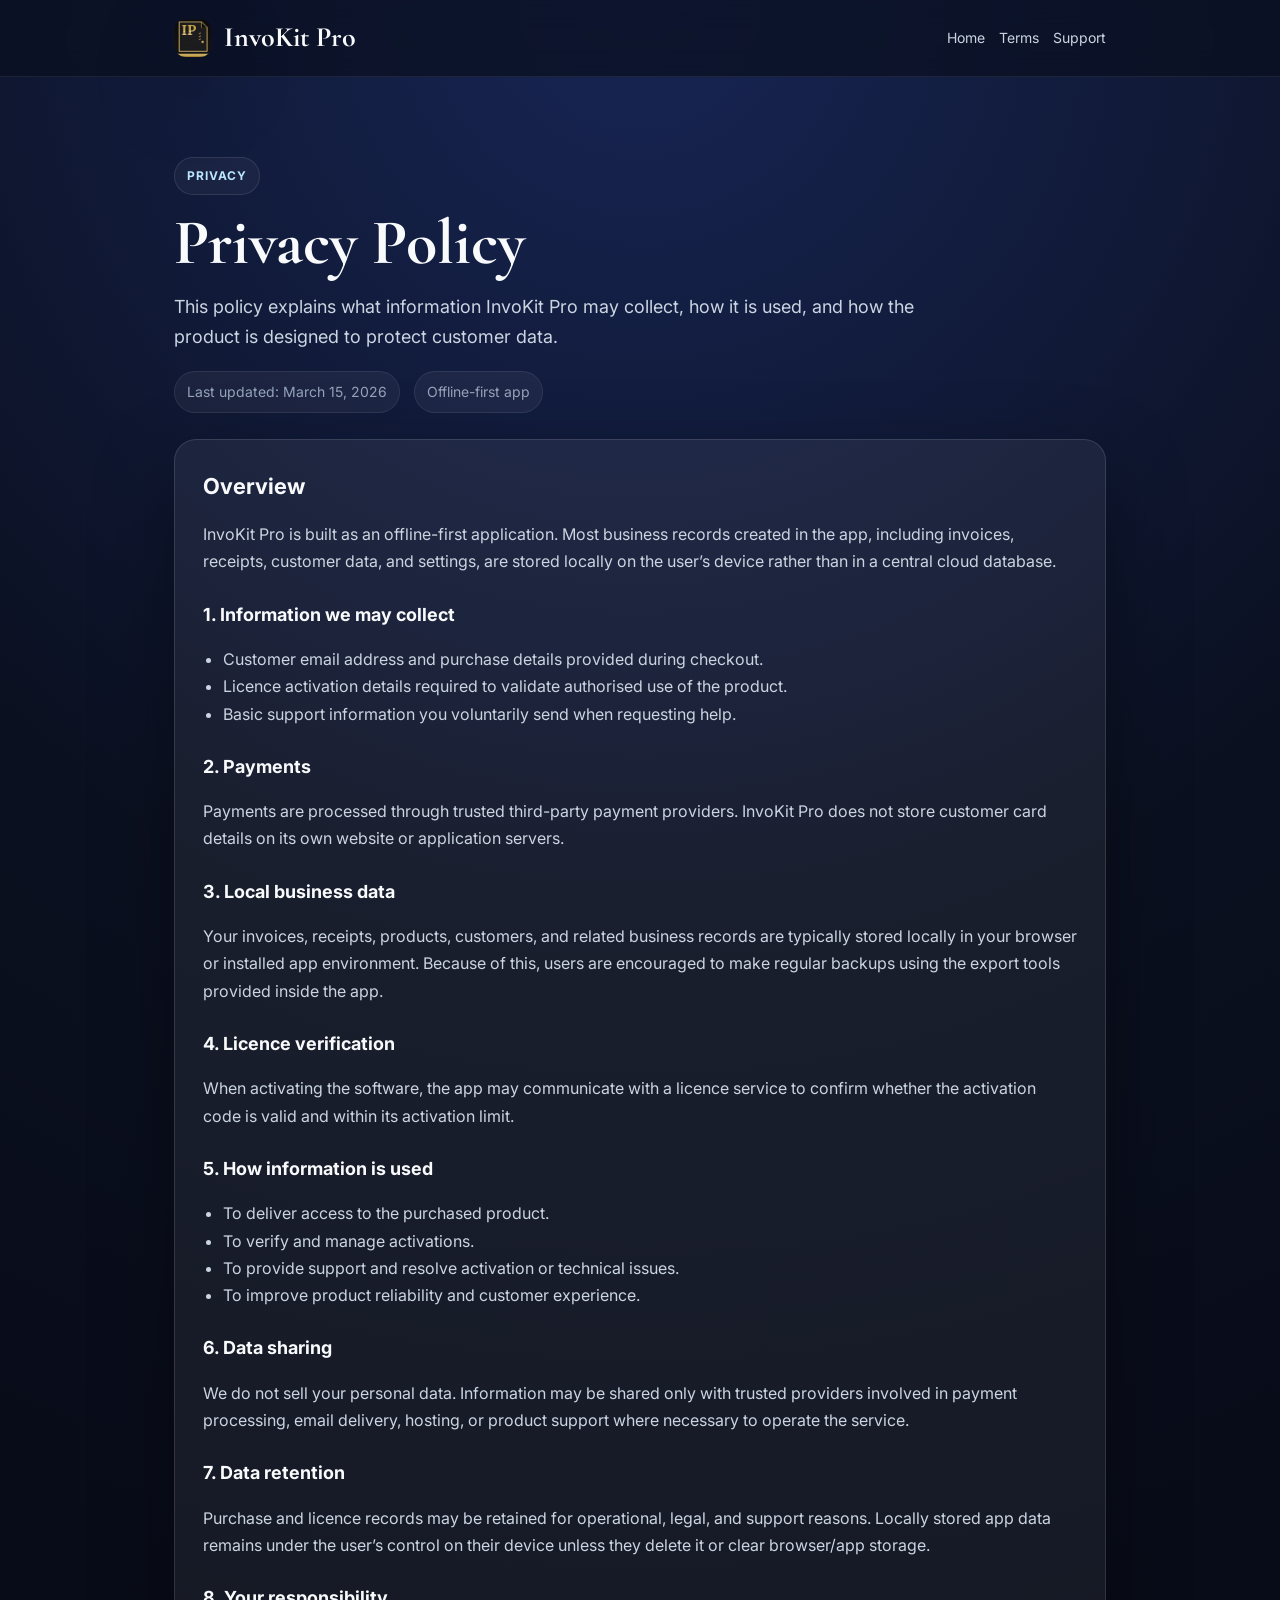
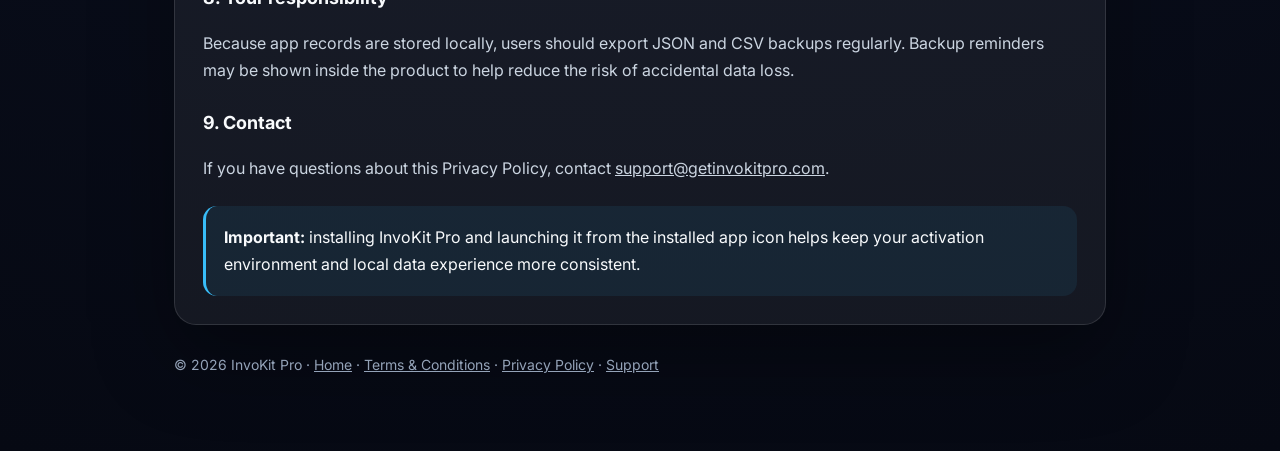
==== privacy.html @ 1d4ef555 "Add files via upload" ====
<!DOCTYPE html>
<html lang="en">
<head>
  <meta charset="UTF-8" />
  <meta name="viewport" content="width=device-width, initial-scale=1.0" />
  <title>Privacy Policy • InvoKit Pro</title>
  <meta name="description" content="Privacy Policy for InvoKit Pro." />
  <link rel="icon" href="[data-uri]" type="image/png">
  <link rel="preconnect" href="https://fonts.googleapis.com">
  <link rel="preconnect" href="https://fonts.gstatic.com" crossorigin>
  <link href="https://fonts.googleapis.com/css2?family=Cormorant+Garamond:wght@500;600;700&family=Inter:wght@400;500;600;700&family=DM+Mono:wght@400;500&display=swap" rel="stylesheet">
  <style>
    :root{--bg:#0b1020;--bg2:#10182e;--card:rgba(255,255,255,.06);--line:rgba(255,255,255,.12);--text:#f8fafc;--muted:#cbd5e1;--sub:#94a3b8;--accent:#38bdf8;--accent2:#22c55e;--radius:22px;--shadow:0 30px 80px rgba(0,0,0,.35);}
    *{box-sizing:border-box} body{margin:0;font-family:Inter,system-ui,sans-serif;background:radial-gradient(circle at top, #172554 0%, var(--bg) 45%, #060913 100%);color:var(--text);line-height:1.7}
    a{color:inherit} .wrap{max-width:980px;margin:0 auto;padding:24px}
    .topbar{position:sticky;top:0;backdrop-filter:blur(14px);background:rgba(11,16,32,.72);border-bottom:1px solid rgba(255,255,255,.08);z-index:20}
    .topbar-inner{max-width:980px;margin:0 auto;padding:14px 24px;display:flex;justify-content:space-between;align-items:center;gap:16px}
    .brand{display:flex;align-items:center;gap:12px;text-decoration:none}.logo{width:38px;height:38px;border-radius:12px;object-fit:cover;display:block;box-shadow:var(--shadow)}
    .brand-text{font-family:'Cormorant Garamond',serif;font-size:28px;font-weight:700}.nav{display:flex;gap:14px;flex-wrap:wrap}.nav a{text-decoration:none;color:var(--muted);font-size:14px}.nav a:hover{color:var(--text)}
    .hero{padding:56px 0 26px}.eyebrow{display:inline-flex;align-items:center;gap:8px;padding:8px 12px;border:1px solid rgba(255,255,255,.1);background:rgba(255,255,255,.04);border-radius:999px;color:#bae6fd;font-size:12px;font-weight:700;letter-spacing:.08em;text-transform:uppercase}
    h1{font-family:'Cormorant Garamond',serif;font-size:clamp(40px,6vw,64px);line-height:.95;margin:18px 0 12px}.sub{max-width:760px;color:var(--muted);font-size:18px}
    .card{background:var(--card);border:1px solid var(--line);border-radius:var(--radius);padding:28px;box-shadow:var(--shadow)}
    h2{font-size:22px;margin:0 0 10px} h3{font-size:18px;margin:24px 0 8px} p,li{font-size:16px;color:var(--muted)} ul{padding-left:20px}
    .meta{display:flex;gap:14px;flex-wrap:wrap;margin:16px 0 0;color:var(--sub);font-size:14px}.pill{padding:8px 12px;border-radius:999px;background:rgba(255,255,255,.05);border:1px solid rgba(255,255,255,.08)}
    .note{margin-top:24px;padding:18px;border-left:3px solid var(--accent);background:rgba(56,189,248,.08);border-radius:14px}
    footer{padding:28px 0 50px;color:var(--sub);font-size:14px}
    @media(max-width:640px){.topbar-inner{padding:12px 16px}.wrap{padding:16px}.brand-text{font-size:24px}.card{padding:20px} p,li{font-size:15px}}
  </style>
</head>
<body>
  <div class="topbar"><div class="topbar-inner"><a class="brand" href="index.html"><img class="logo" src="[data-uri]" alt="InvoKit Pro icon"><div class="brand-text">InvoKit Pro</div></a><nav class="nav"><a href="index.html">Home</a><a href="terms.html">Terms</a><a href="mailto:support@getinvokitpro.com">Support</a></nav></div></div>
  <main class="wrap">
    <section class="hero">
      <div class="eyebrow">Privacy</div>
      <h1>Privacy Policy</h1>
      <p class="sub">This policy explains what information InvoKit Pro may collect, how it is used, and how the product is designed to protect customer data.</p>
      <div class="meta"><span class="pill">Last updated: March 15, 2026</span><span class="pill">Offline-first app</span></div>
    </section>
    <section class="card">
      <h2>Overview</h2>
      <p>InvoKit Pro is built as an offline-first application. Most business records created in the app, including invoices, receipts, customer data, and settings, are stored locally on the user’s device rather than in a central cloud database.</p>
      <h3>1. Information we may collect</h3>
      <ul>
        <li>Customer email address and purchase details provided during checkout.</li>
        <li>Licence activation details required to validate authorised use of the product.</li>
        <li>Basic support information you voluntarily send when requesting help.</li>
      </ul>
      <h3>2. Payments</h3>
      <p>Payments are processed through trusted third-party payment providers. InvoKit Pro does not store customer card details on its own website or application servers.</p>
      <h3>3. Local business data</h3>
      <p>Your invoices, receipts, products, customers, and related business records are typically stored locally in your browser or installed app environment. Because of this, users are encouraged to make regular backups using the export tools provided inside the app.</p>
      <h3>4. Licence verification</h3>
      <p>When activating the software, the app may communicate with a licence service to confirm whether the activation code is valid and within its activation limit.</p>
      <h3>5. How information is used</h3>
      <ul>
        <li>To deliver access to the purchased product.</li>
        <li>To verify and manage activations.</li>
        <li>To provide support and resolve activation or technical issues.</li>
        <li>To improve product reliability and customer experience.</li>
      </ul>
      <h3>6. Data sharing</h3>
      <p>We do not sell your personal data. Information may be shared only with trusted providers involved in payment processing, email delivery, hosting, or product support where necessary to operate the service.</p>
      <h3>7. Data retention</h3>
      <p>Purchase and licence records may be retained for operational, legal, and support reasons. Locally stored app data remains under the user’s control on their device unless they delete it or clear browser/app storage.</p>
      <h3>8. Your responsibility</h3>
      <p>Because app records are stored locally, users should export JSON and CSV backups regularly. Backup reminders may be shown inside the product to help reduce the risk of accidental data loss.</p>
      <h3>9. Contact</h3>
      <p>If you have questions about this Privacy Policy, contact <a href="mailto:support@getinvokitpro.com">support@getinvokitpro.com</a>.</p>
      <div class="note"><strong>Important:</strong> installing InvoKit Pro and launching it from the installed app icon helps keep your activation environment and local data experience more consistent.</div>
    </section>
    <footer>© 2026 InvoKit Pro · <a href="index.html">Home</a> · <a href="terms.html">Terms &amp; Conditions</a> · <a href="privacy.html">Privacy Policy</a> · <a href="mailto:support@getinvokitpro.com">Support</a></footer>
  </main>
</body>
</html>
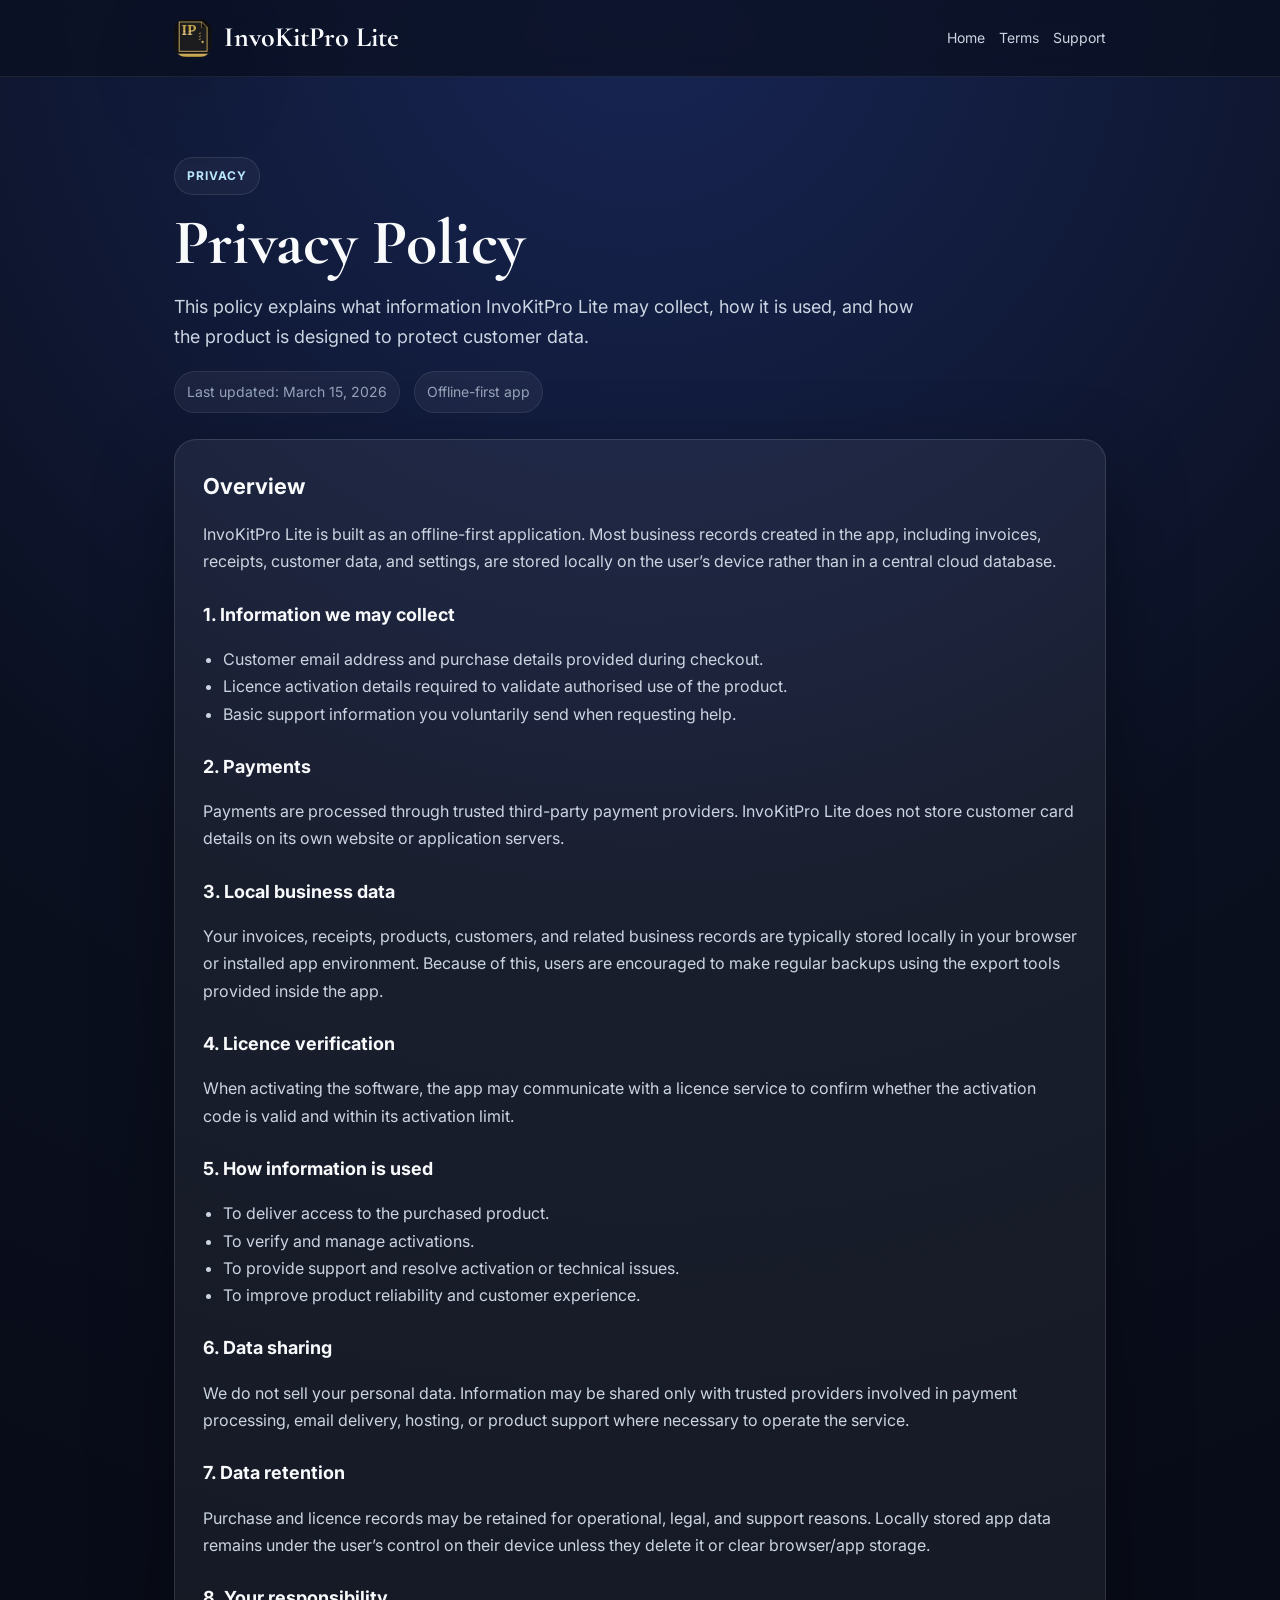
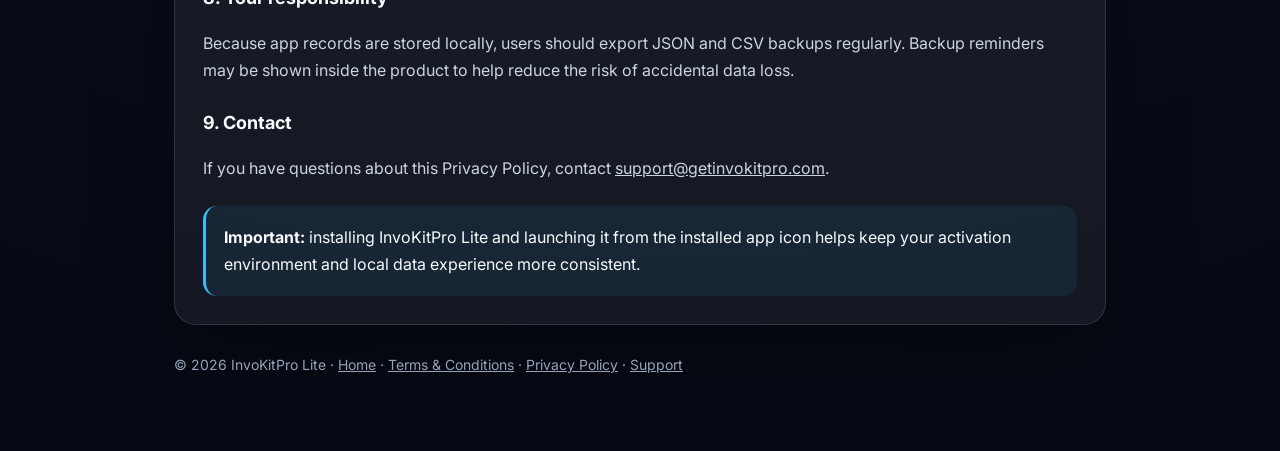
==== commit cd05e983: "brand: rename InvoKit Pro → InvoKitPro Lite across landing pages Consistent product name per the nam" ====
--- a/privacy.html
+++ b/privacy.html
@@ -3,8 +3,8 @@
 <head>
   <meta charset="UTF-8" />
   <meta name="viewport" content="width=device-width, initial-scale=1.0" />
-  <title>Privacy Policy • InvoKit Pro</title>
-  <meta name="description" content="Privacy Policy for InvoKit Pro." />
+  <title>Privacy Policy • InvoKitPro Lite</title>
+  <meta name="description" content="Privacy Policy for InvoKitPro Lite." />
   <link rel="icon" href="[data-uri]" type="image/png">
   <link rel="preconnect" href="https://fonts.googleapis.com">
   <link rel="preconnect" href="https://fonts.gstatic.com" crossorigin>
@@ -28,17 +28,17 @@
   </style>
 </head>
 <body>
-  <div class="topbar"><div class="topbar-inner"><a class="brand" href="index.html"><img class="logo" src="[data-uri]" alt="InvoKit Pro icon"><div class="brand-text">InvoKit Pro</div></a><nav class="nav"><a href="index.html">Home</a><a href="terms.html">Terms</a><a href="mailto:support@getinvokitpro.com">Support</a></nav></div></div>
+  <div class="topbar"><div class="topbar-inner"><a class="brand" href="/index.html"><img class="logo" src="[data-uri]" alt="InvoKitPro Lite icon"><div class="brand-text">InvoKitPro Lite</div></a><nav class="nav"><a href="/index.html">Home</a><a href="/terms.html">Terms</a><a href="mailto:support@getinvokitpro.com?subject=InvoKitPro%20Lite%20Support" onclick="window.location.href=this.href; return false;">Support</a></nav></div></div>
   <main class="wrap">
     <section class="hero">
       <div class="eyebrow">Privacy</div>
       <h1>Privacy Policy</h1>
-      <p class="sub">This policy explains what information InvoKit Pro may collect, how it is used, and how the product is designed to protect customer data.</p>
+      <p class="sub">This policy explains what information InvoKitPro Lite may collect, how it is used, and how the product is designed to protect customer data.</p>
       <div class="meta"><span class="pill">Last updated: March 15, 2026</span><span class="pill">Offline-first app</span></div>
     </section>
     <section class="card">
       <h2>Overview</h2>
-      <p>InvoKit Pro is built as an offline-first application. Most business records created in the app, including invoices, receipts, customer data, and settings, are stored locally on the user’s device rather than in a central cloud database.</p>
+      <p>InvoKitPro Lite is built as an offline-first application. Most business records created in the app, including invoices, receipts, customer data, and settings, are stored locally on the user’s device rather than in a central cloud database.</p>
       <h3>1. Information we may collect</h3>
       <ul>
         <li>Customer email address and purchase details provided during checkout.</li>
@@ -46,7 +46,7 @@
         <li>Basic support information you voluntarily send when requesting help.</li>
       </ul>
       <h3>2. Payments</h3>
-      <p>Payments are processed through trusted third-party payment providers. InvoKit Pro does not store customer card details on its own website or application servers.</p>
+      <p>Payments are processed through trusted third-party payment providers. InvoKitPro Lite does not store customer card details on its own website or application servers.</p>
       <h3>3. Local business data</h3>
       <p>Your invoices, receipts, products, customers, and related business records are typically stored locally in your browser or installed app environment. Because of this, users are encouraged to make regular backups using the export tools provided inside the app.</p>
       <h3>4. Licence verification</h3>
@@ -65,10 +65,10 @@
       <h3>8. Your responsibility</h3>
       <p>Because app records are stored locally, users should export JSON and CSV backups regularly. Backup reminders may be shown inside the product to help reduce the risk of accidental data loss.</p>
       <h3>9. Contact</h3>
-      <p>If you have questions about this Privacy Policy, contact <a href="mailto:support@getinvokitpro.com">support@getinvokitpro.com</a>.</p>
-      <div class="note"><strong>Important:</strong> installing InvoKit Pro and launching it from the installed app icon helps keep your activation environment and local data experience more consistent.</div>
+      <p>If you have questions about this Privacy Policy, contact <a href="mailto:support@getinvokitpro.com?subject=InvoKitPro%20Lite%20Support" onclick="window.location.href=this.href; return false;">support@getinvokitpro.com</a>.</p>
+      <div class="note"><strong>Important:</strong> installing InvoKitPro Lite and launching it from the installed app icon helps keep your activation environment and local data experience more consistent.</div>
     </section>
-    <footer>© 2026 InvoKit Pro · <a href="index.html">Home</a> · <a href="terms.html">Terms &amp; Conditions</a> · <a href="privacy.html">Privacy Policy</a> · <a href="mailto:support@getinvokitpro.com">Support</a></footer>
+    <footer>© 2026 InvoKitPro Lite · <a href="/index.html">Home</a> · <a href="/terms.html">Terms &amp; Conditions</a> · <a href="/privacy.html">Privacy Policy</a> · <a href="mailto:support@getinvokitpro.com?subject=InvoKitPro%20Lite%20Support" onclick="window.location.href=this.href; return false;">Support</a></footer>
   </main>
 </body>
 </html>
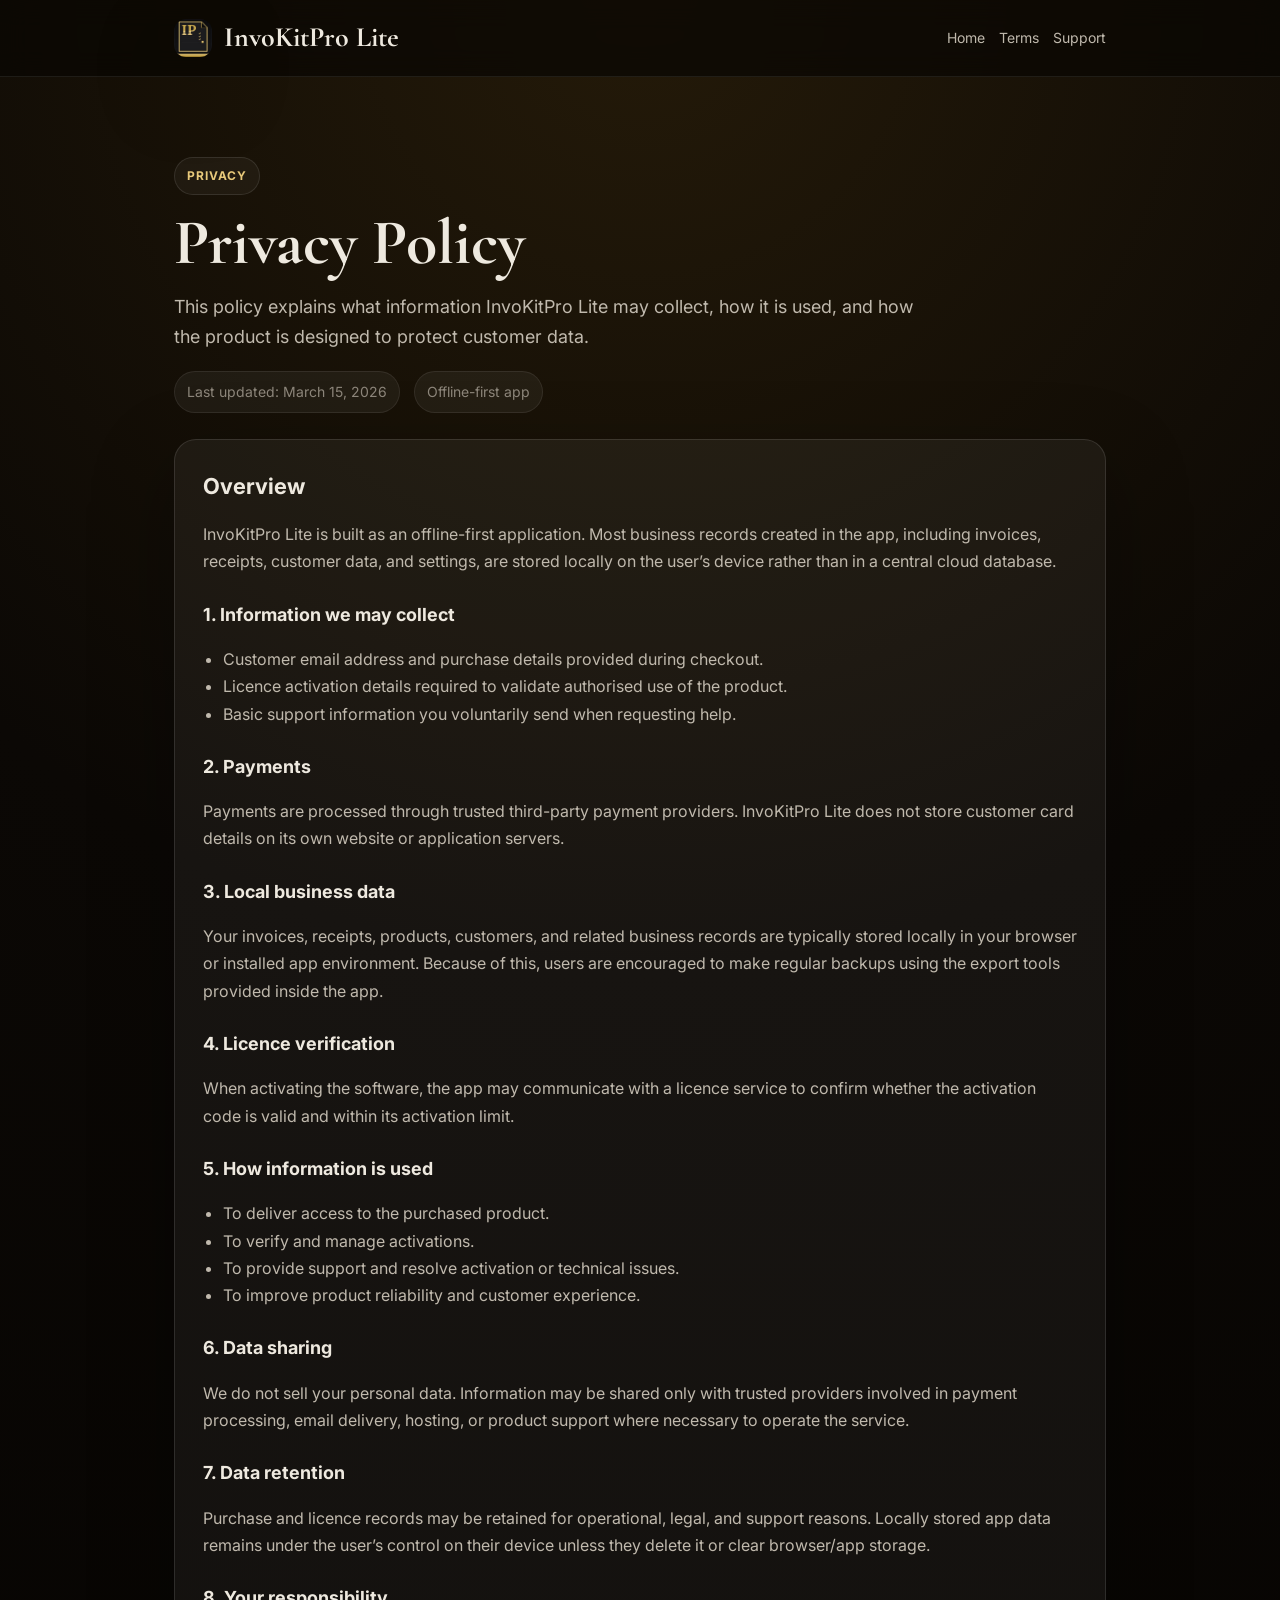
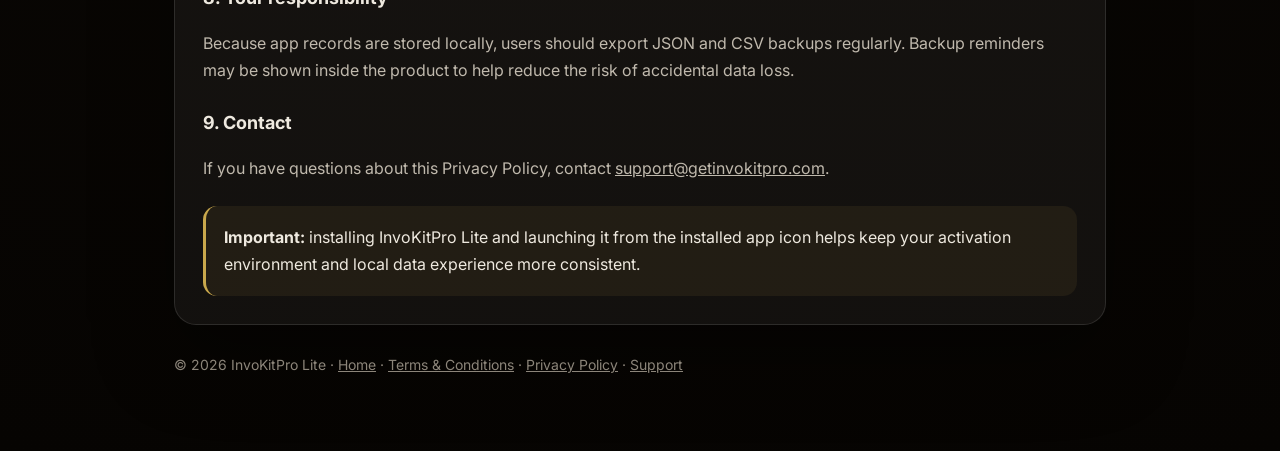
==== commit efa7aad7: "landing: warm palette on aux pages + bigger pricing + mobile fix - privacy/terms: recolor cool blue/" ====
--- a/privacy.html
+++ b/privacy.html
@@ -10,19 +10,19 @@
   <link rel="preconnect" href="https://fonts.gstatic.com" crossorigin>
   <link href="https://fonts.googleapis.com/css2?family=Cormorant+Garamond:wght@500;600;700&family=Inter:wght@400;500;600;700&family=DM+Mono:wght@400;500&display=swap" rel="stylesheet">
   <style>
-    :root{--bg:#0b1020;--bg2:#10182e;--card:rgba(255,255,255,.06);--line:rgba(255,255,255,.12);--text:#f8fafc;--muted:#cbd5e1;--sub:#94a3b8;--accent:#38bdf8;--accent2:#22c55e;--radius:22px;--shadow:0 30px 80px rgba(0,0,0,.35);}
-    *{box-sizing:border-box} body{margin:0;font-family:Inter,system-ui,sans-serif;background:radial-gradient(circle at top, #172554 0%, var(--bg) 45%, #060913 100%);color:var(--text);line-height:1.7}
+    :root{--bg:#0b0805;--bg2:#130e08;--card:rgba(255,255,255,.05);--line:rgba(255,255,255,.11);--text:#eee9df;--muted:#c0b9ad;--sub:#8c857a;--accent:#c9a84c;--accent2:#3dba7e;--radius:22px;--shadow:0 30px 80px rgba(0,0,0,.35);}
+    *{box-sizing:border-box} body{margin:0;font-family:Inter,system-ui,sans-serif;background:radial-gradient(circle at top, #241a09 0%, var(--bg) 45%, #060402 100%);color:var(--text);line-height:1.7}
     a{color:inherit} .wrap{max-width:980px;margin:0 auto;padding:24px}
-    .topbar{position:sticky;top:0;backdrop-filter:blur(14px);background:rgba(11,16,32,.72);border-bottom:1px solid rgba(255,255,255,.08);z-index:20}
+    .topbar{position:sticky;top:0;backdrop-filter:blur(14px);background:rgba(10,7,4,.74);border-bottom:1px solid rgba(255,255,255,.08);z-index:20}
     .topbar-inner{max-width:980px;margin:0 auto;padding:14px 24px;display:flex;justify-content:space-between;align-items:center;gap:16px}
     .brand{display:flex;align-items:center;gap:12px;text-decoration:none}.logo{width:38px;height:38px;border-radius:12px;object-fit:cover;display:block;box-shadow:var(--shadow)}
     .brand-text{font-family:'Cormorant Garamond',serif;font-size:28px;font-weight:700}.nav{display:flex;gap:14px;flex-wrap:wrap}.nav a{text-decoration:none;color:var(--muted);font-size:14px}.nav a:hover{color:var(--text)}
-    .hero{padding:56px 0 26px}.eyebrow{display:inline-flex;align-items:center;gap:8px;padding:8px 12px;border:1px solid rgba(255,255,255,.1);background:rgba(255,255,255,.04);border-radius:999px;color:#bae6fd;font-size:12px;font-weight:700;letter-spacing:.08em;text-transform:uppercase}
+    .hero{padding:56px 0 26px}.eyebrow{display:inline-flex;align-items:center;gap:8px;padding:8px 12px;border:1px solid rgba(255,255,255,.1);background:rgba(255,255,255,.04);border-radius:999px;color:#e8c97a;font-size:12px;font-weight:700;letter-spacing:.08em;text-transform:uppercase}
     h1{font-family:'Cormorant Garamond',serif;font-size:clamp(40px,6vw,64px);line-height:.95;margin:18px 0 12px}.sub{max-width:760px;color:var(--muted);font-size:18px}
     .card{background:var(--card);border:1px solid var(--line);border-radius:var(--radius);padding:28px;box-shadow:var(--shadow)}
     h2{font-size:22px;margin:0 0 10px} h3{font-size:18px;margin:24px 0 8px} p,li{font-size:16px;color:var(--muted)} ul{padding-left:20px}
     .meta{display:flex;gap:14px;flex-wrap:wrap;margin:16px 0 0;color:var(--sub);font-size:14px}.pill{padding:8px 12px;border-radius:999px;background:rgba(255,255,255,.05);border:1px solid rgba(255,255,255,.08)}
-    .note{margin-top:24px;padding:18px;border-left:3px solid var(--accent);background:rgba(56,189,248,.08);border-radius:14px}
+    .note{margin-top:24px;padding:18px;border-left:3px solid var(--accent);background:rgba(201,168,76,.08);border-radius:14px}
     footer{padding:28px 0 50px;color:var(--sub);font-size:14px}
     @media(max-width:640px){.topbar-inner{padding:12px 16px}.wrap{padding:16px}.brand-text{font-size:24px}.card{padding:20px} p,li{font-size:15px}}
   </style>
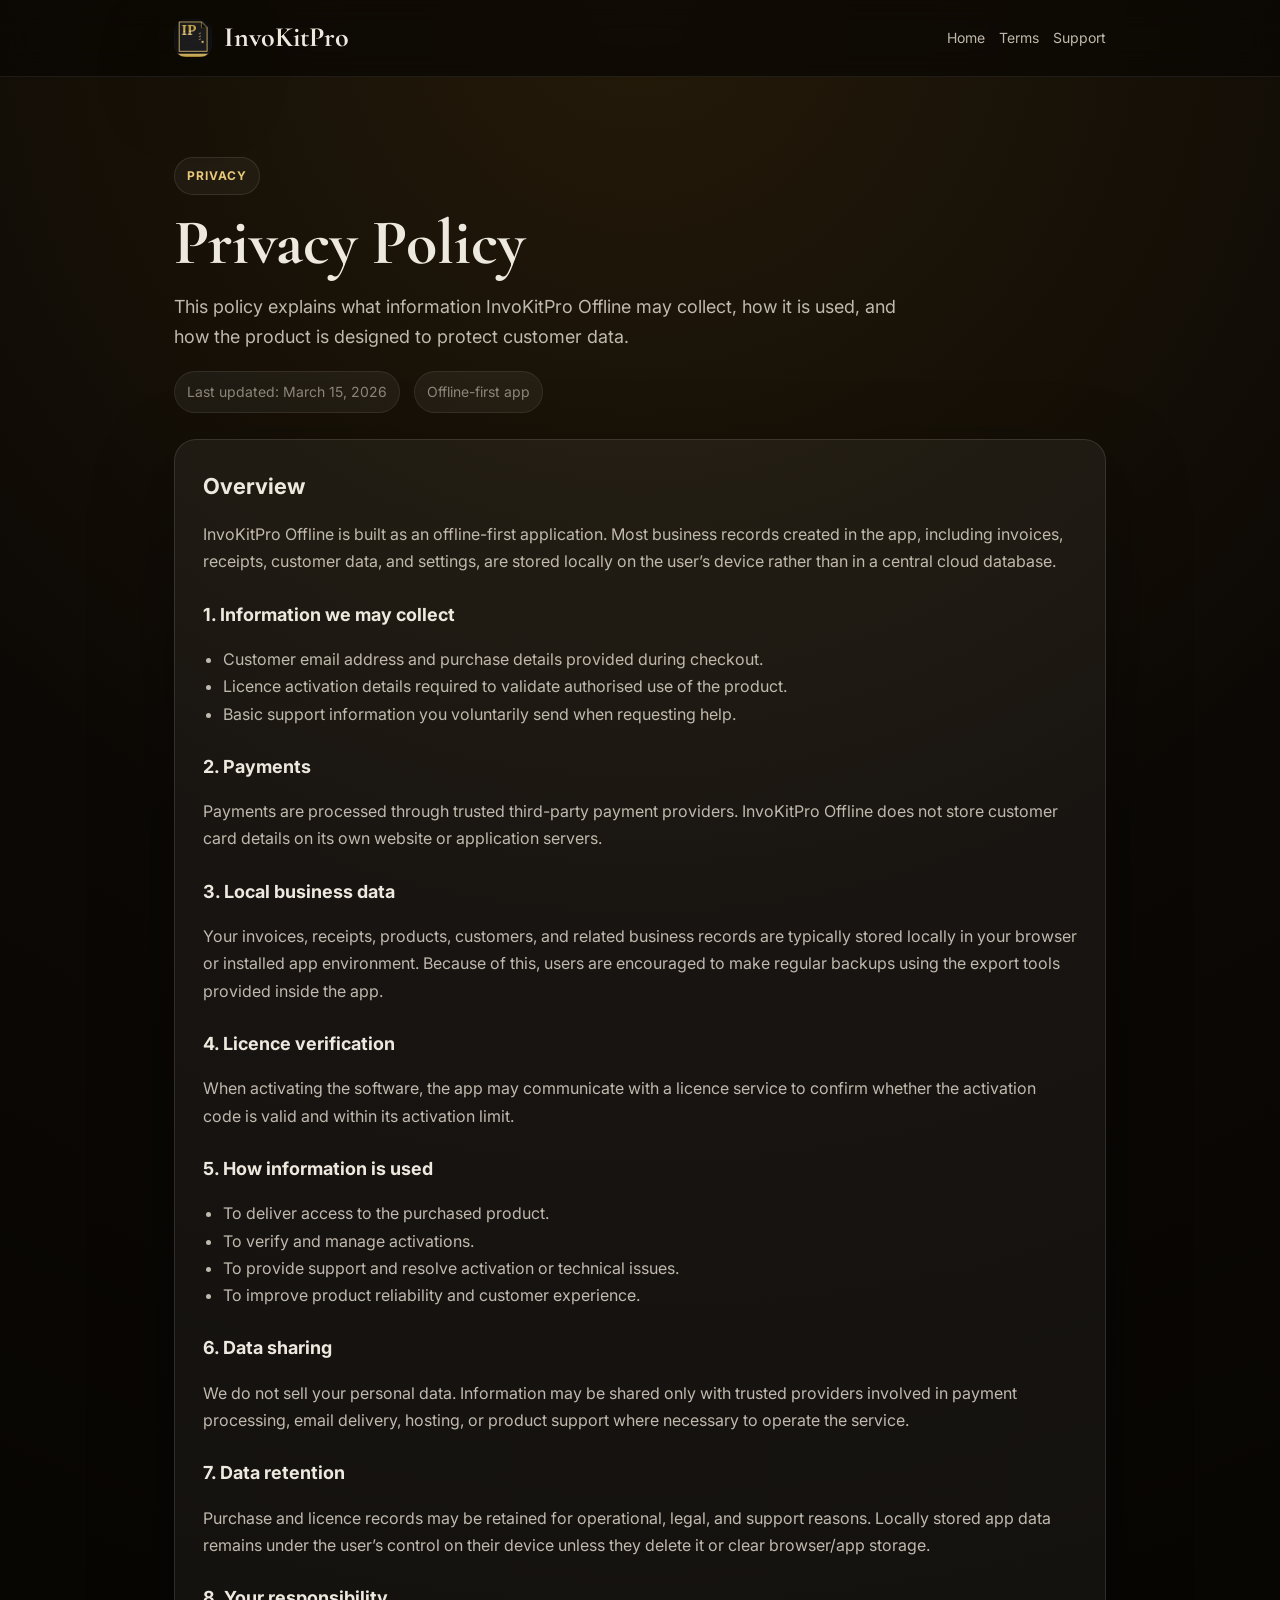
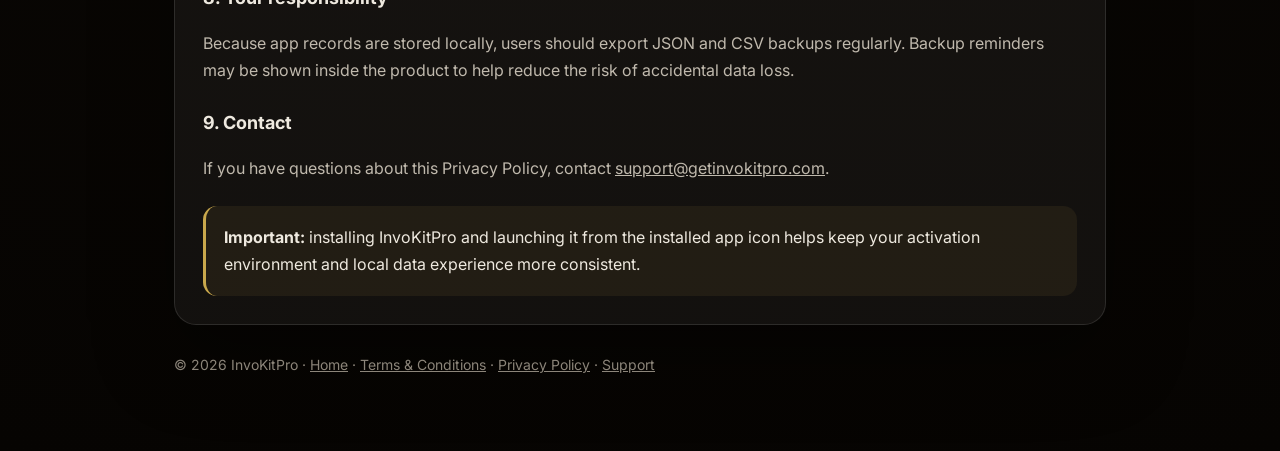
==== commit 4fc2a020: "landing: trust & consistency release (rename, refund, claims, pricing) Per external audit + owner de" ====
--- a/privacy.html
+++ b/privacy.html
@@ -3,8 +3,8 @@
 <head>
   <meta charset="UTF-8" />
   <meta name="viewport" content="width=device-width, initial-scale=1.0" />
-  <title>Privacy Policy • InvoKitPro Lite</title>
-  <meta name="description" content="Privacy Policy for InvoKitPro Lite." />
+  <title>Privacy Policy • InvoKitPro</title>
+  <meta name="description" content="Privacy Policy for InvoKitPro Offline." />
   <link rel="icon" href="[data-uri]" type="image/png">
   <link rel="preconnect" href="https://fonts.googleapis.com">
   <link rel="preconnect" href="https://fonts.gstatic.com" crossorigin>
@@ -28,17 +28,17 @@
   </style>
 </head>
 <body>
-  <div class="topbar"><div class="topbar-inner"><a class="brand" href="/index.html"><img class="logo" src="[data-uri]" alt="InvoKitPro Lite icon"><div class="brand-text">InvoKitPro Lite</div></a><nav class="nav"><a href="/index.html">Home</a><a href="/terms.html">Terms</a><a href="mailto:support@getinvokitpro.com?subject=InvoKitPro%20Lite%20Support" onclick="window.location.href=this.href; return false;">Support</a></nav></div></div>
+  <div class="topbar"><div class="topbar-inner"><a class="brand" href="/index.html"><img class="logo" src="[data-uri]" alt="InvoKitPro icon"><div class="brand-text">InvoKitPro</div></a><nav class="nav"><a href="/index.html">Home</a><a href="/terms.html">Terms</a><a href="mailto:support@getinvokitpro.com?subject=InvoKitPro%20Support" onclick="window.location.href=this.href; return false;">Support</a></nav></div></div>
   <main class="wrap">
     <section class="hero">
       <div class="eyebrow">Privacy</div>
       <h1>Privacy Policy</h1>
-      <p class="sub">This policy explains what information InvoKitPro Lite may collect, how it is used, and how the product is designed to protect customer data.</p>
+      <p class="sub">This policy explains what information InvoKitPro Offline may collect, how it is used, and how the product is designed to protect customer data.</p>
       <div class="meta"><span class="pill">Last updated: March 15, 2026</span><span class="pill">Offline-first app</span></div>
     </section>
     <section class="card">
       <h2>Overview</h2>
-      <p>InvoKitPro Lite is built as an offline-first application. Most business records created in the app, including invoices, receipts, customer data, and settings, are stored locally on the user’s device rather than in a central cloud database.</p>
+      <p>InvoKitPro Offline is built as an offline-first application. Most business records created in the app, including invoices, receipts, customer data, and settings, are stored locally on the user’s device rather than in a central cloud database.</p>
       <h3>1. Information we may collect</h3>
       <ul>
         <li>Customer email address and purchase details provided during checkout.</li>
@@ -46,7 +46,7 @@
         <li>Basic support information you voluntarily send when requesting help.</li>
       </ul>
       <h3>2. Payments</h3>
-      <p>Payments are processed through trusted third-party payment providers. InvoKitPro Lite does not store customer card details on its own website or application servers.</p>
+      <p>Payments are processed through trusted third-party payment providers. InvoKitPro Offline does not store customer card details on its own website or application servers.</p>
       <h3>3. Local business data</h3>
       <p>Your invoices, receipts, products, customers, and related business records are typically stored locally in your browser or installed app environment. Because of this, users are encouraged to make regular backups using the export tools provided inside the app.</p>
       <h3>4. Licence verification</h3>
@@ -65,10 +65,10 @@
       <h3>8. Your responsibility</h3>
       <p>Because app records are stored locally, users should export JSON and CSV backups regularly. Backup reminders may be shown inside the product to help reduce the risk of accidental data loss.</p>
       <h3>9. Contact</h3>
-      <p>If you have questions about this Privacy Policy, contact <a href="mailto:support@getinvokitpro.com?subject=InvoKitPro%20Lite%20Support" onclick="window.location.href=this.href; return false;">support@getinvokitpro.com</a>.</p>
-      <div class="note"><strong>Important:</strong> installing InvoKitPro Lite and launching it from the installed app icon helps keep your activation environment and local data experience more consistent.</div>
+      <p>If you have questions about this Privacy Policy, contact <a href="mailto:support@getinvokitpro.com?subject=InvoKitPro%20Support" onclick="window.location.href=this.href; return false;">support@getinvokitpro.com</a>.</p>
+      <div class="note"><strong>Important:</strong> installing InvoKitPro and launching it from the installed app icon helps keep your activation environment and local data experience more consistent.</div>
     </section>
-    <footer>© 2026 InvoKitPro Lite · <a href="/index.html">Home</a> · <a href="/terms.html">Terms &amp; Conditions</a> · <a href="/privacy.html">Privacy Policy</a> · <a href="mailto:support@getinvokitpro.com?subject=InvoKitPro%20Lite%20Support" onclick="window.location.href=this.href; return false;">Support</a></footer>
+    <footer>© 2026 InvoKitPro · <a href="/index.html">Home</a> · <a href="/terms.html">Terms &amp; Conditions</a> · <a href="/privacy.html">Privacy Policy</a> · <a href="mailto:support@getinvokitpro.com?subject=InvoKitPro%20Support" onclick="window.location.href=this.href; return false;">Support</a></footer>
   </main>
 </body>
 </html>
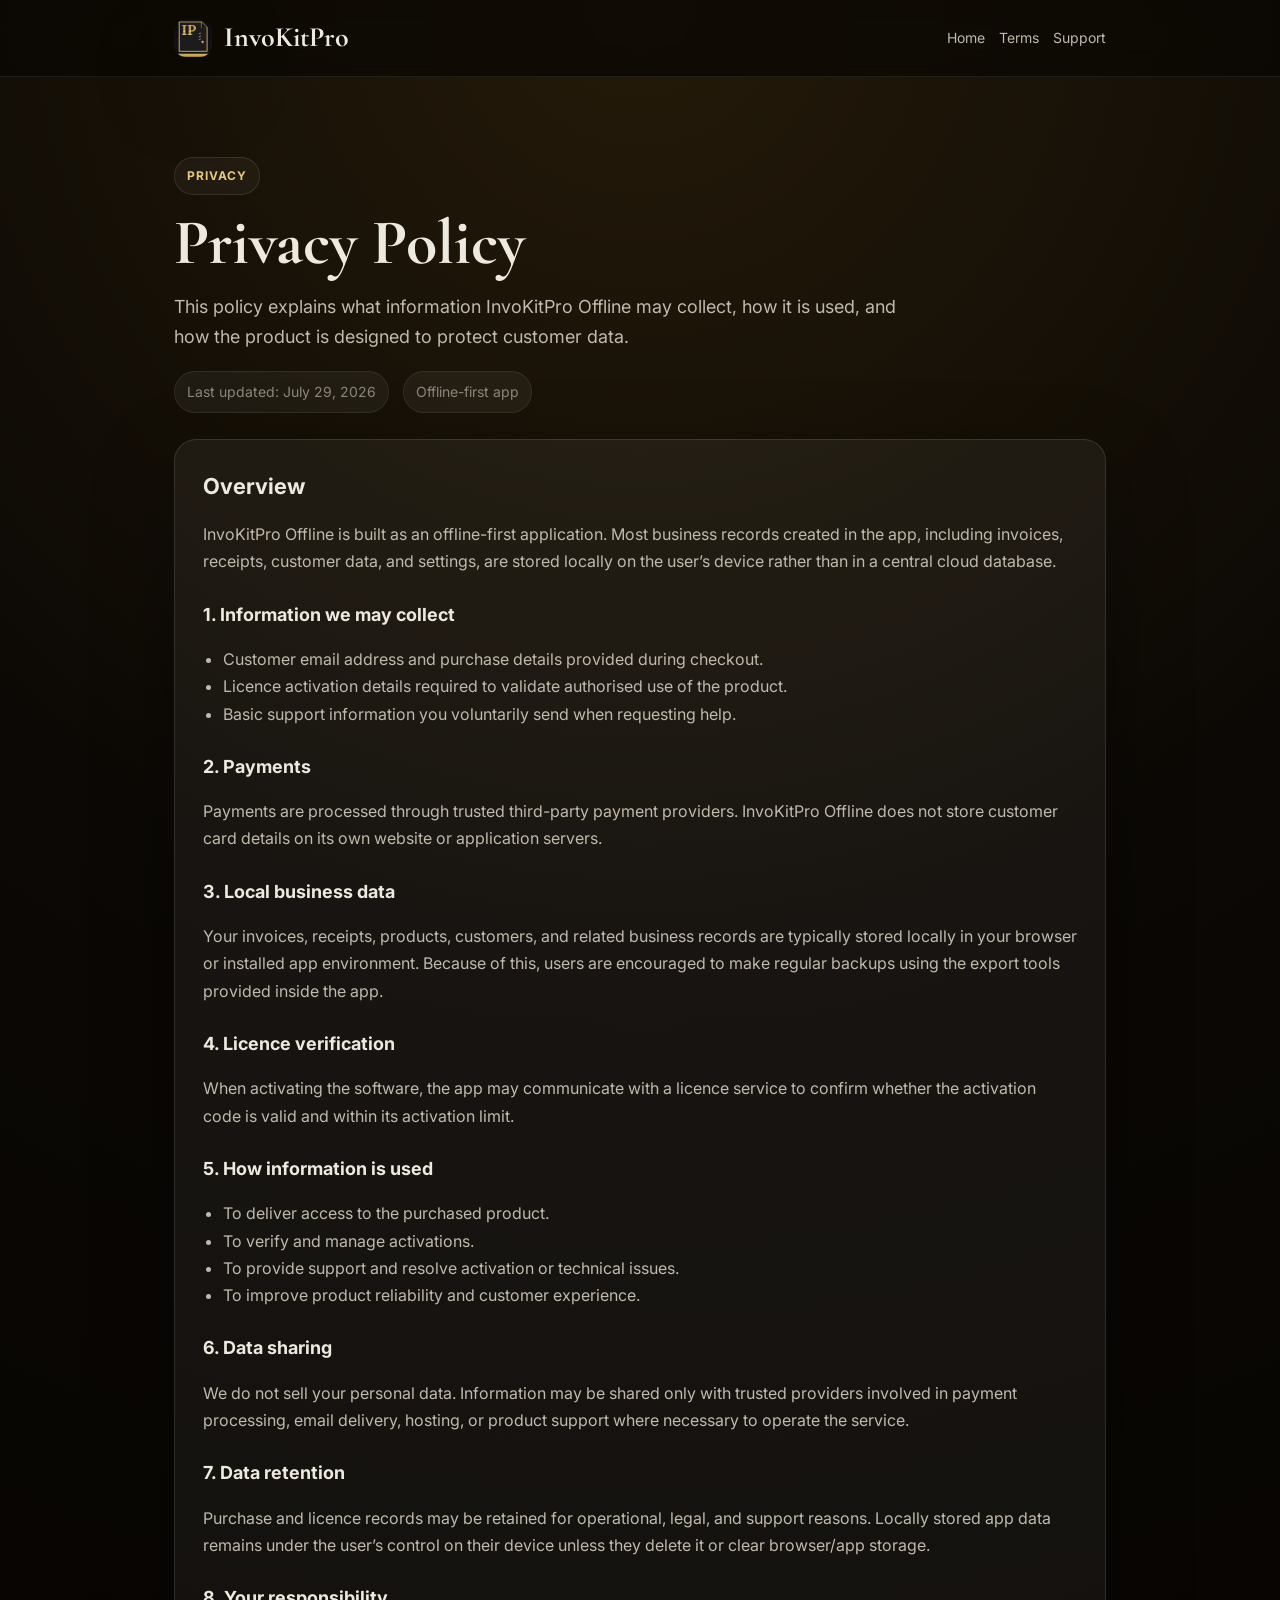
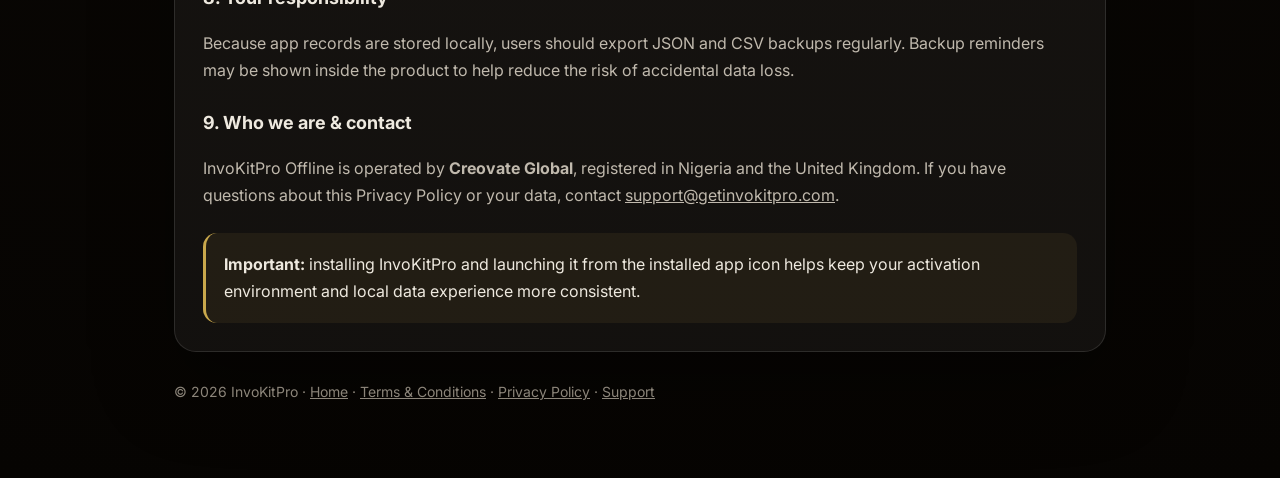
==== commit c31009c8: "legal: add Provider identity + governing law to Terms & Privacy - Terms s13 "Provider and governing " ====
--- a/privacy.html
+++ b/privacy.html
@@ -34,7 +34,7 @@
       <div class="eyebrow">Privacy</div>
       <h1>Privacy Policy</h1>
       <p class="sub">This policy explains what information InvoKitPro Offline may collect, how it is used, and how the product is designed to protect customer data.</p>
-      <div class="meta"><span class="pill">Last updated: March 15, 2026</span><span class="pill">Offline-first app</span></div>
+      <div class="meta"><span class="pill">Last updated: July 29, 2026</span><span class="pill">Offline-first app</span></div>
     </section>
     <section class="card">
       <h2>Overview</h2>
@@ -64,8 +64,8 @@
       <p>Purchase and licence records may be retained for operational, legal, and support reasons. Locally stored app data remains under the user’s control on their device unless they delete it or clear browser/app storage.</p>
       <h3>8. Your responsibility</h3>
       <p>Because app records are stored locally, users should export JSON and CSV backups regularly. Backup reminders may be shown inside the product to help reduce the risk of accidental data loss.</p>
-      <h3>9. Contact</h3>
-      <p>If you have questions about this Privacy Policy, contact <a href="mailto:support@getinvokitpro.com?subject=InvoKitPro%20Support" onclick="window.location.href=this.href; return false;">support@getinvokitpro.com</a>.</p>
+      <h3>9. Who we are &amp; contact</h3>
+      <p>InvoKitPro Offline is operated by <strong>Creovate Global</strong>, registered in Nigeria and the United Kingdom. If you have questions about this Privacy Policy or your data, contact <a href="mailto:support@getinvokitpro.com?subject=InvoKitPro%20Support" onclick="window.location.href=this.href; return false;">support@getinvokitpro.com</a>.</p>
       <div class="note"><strong>Important:</strong> installing InvoKitPro and launching it from the installed app icon helps keep your activation environment and local data experience more consistent.</div>
     </section>
     <footer>© 2026 InvoKitPro · <a href="/index.html">Home</a> · <a href="/terms.html">Terms &amp; Conditions</a> · <a href="/privacy.html">Privacy Policy</a> · <a href="mailto:support@getinvokitpro.com?subject=InvoKitPro%20Support" onclick="window.location.href=this.href; return false;">Support</a></footer>
